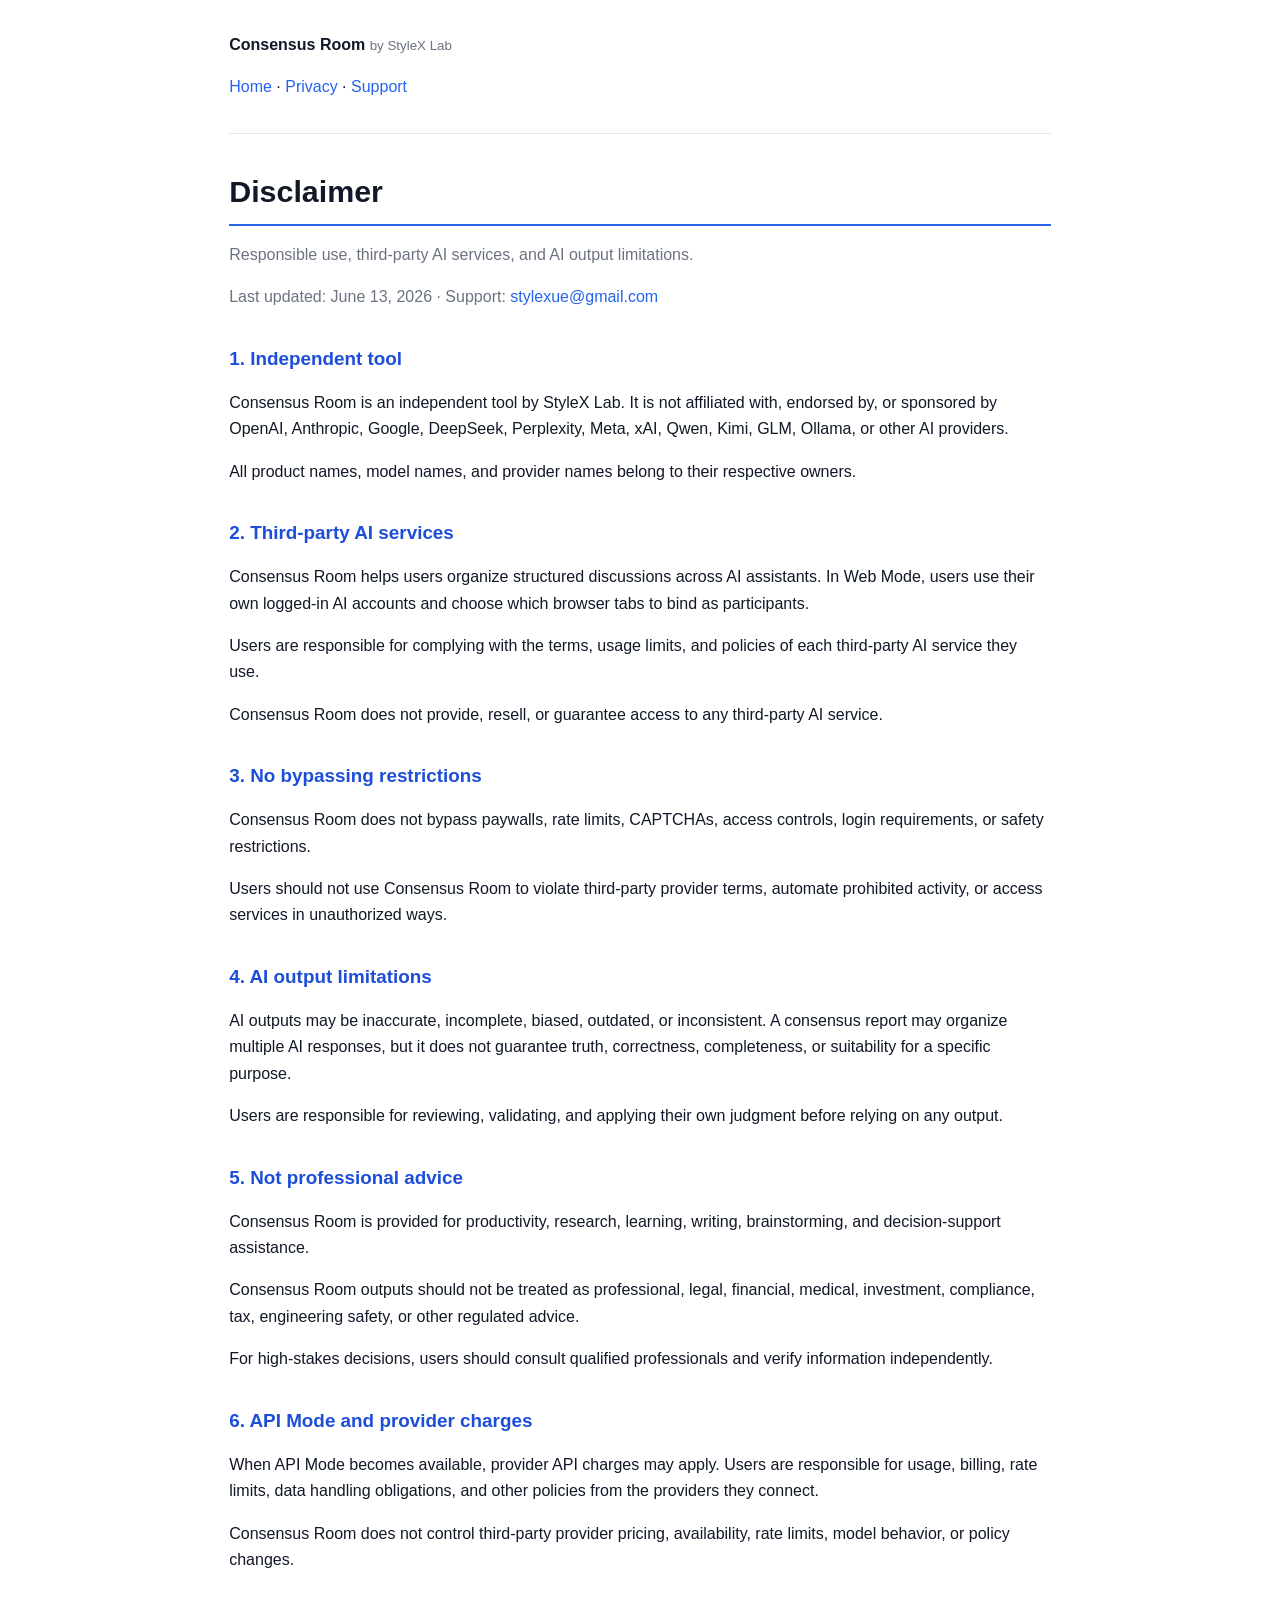
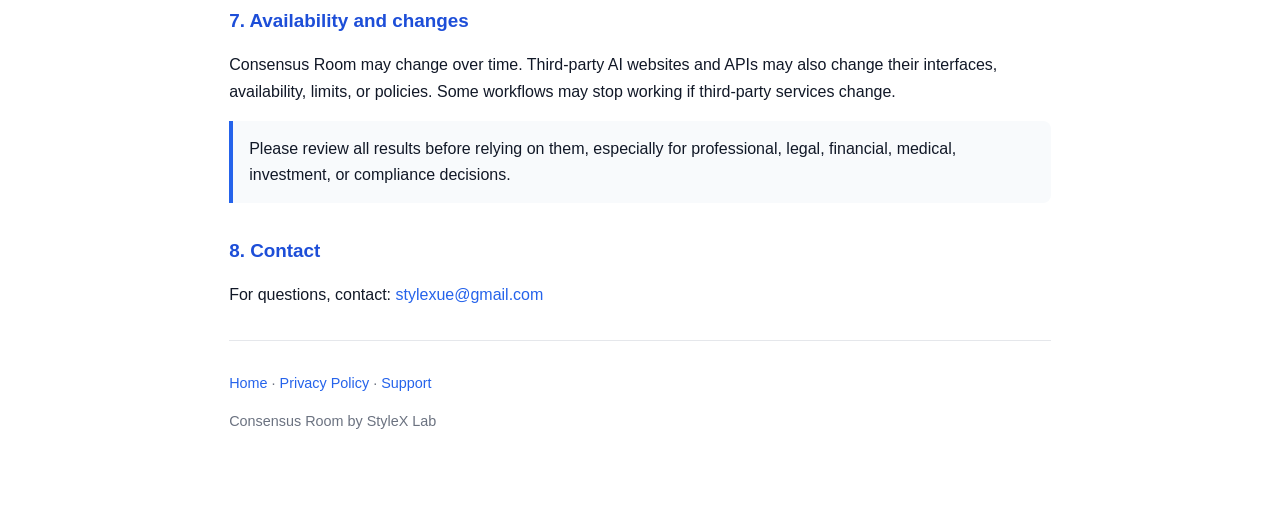
==== disclaimer.html @ e0150416 "Add Consensus Room disclaimer page" ====
<!doctype html><html lang="en"><head><meta charset="utf-8"><meta name="viewport" content="width=device-width,initial-scale=1"><title>Disclaimer — Consensus Room</title><meta name="description" content="Responsible use, third-party AI services, and AI output limitations for Consensus Room by StyleX Lab."><style>:root{--blue:#2563eb;--ink:#111827;--muted:#6b7280;--line:#e5e7eb;--bg:#f8fafc}*{box-sizing:border-box}body{font-family:-apple-system,BlinkMacSystemFont,'Segoe UI',Roboto,Arial,sans-serif;max-width:860px;margin:0 auto;padding:2rem 1.2rem 4rem;color:var(--ink);line-height:1.65;background:#fff}a{color:var(--blue);text-decoration:none}.nav{border-bottom:1px solid var(--line);padding-bottom:1rem;margin-bottom:2rem}.brand{font-weight:750}.brand small{font-weight:400;color:var(--muted)}h1{font-size:1.9rem;border-bottom:2px solid var(--blue);padding-bottom:.5rem;margin-bottom:.5rem}h2{font-size:1.18rem;margin-top:2rem;color:#1d4ed8}.date,.muted{color:var(--muted)}.note{background:var(--bg);border-left:4px solid var(--blue);padding:.9rem 1rem;border-radius:0 8px 8px 0}.footer{border-top:1px solid var(--line);margin-top:2rem;padding-top:1rem;color:var(--muted);font-size:.9rem}</style></head><body><div class="nav"><div class="brand">Consensus Room <small>by StyleX Lab</small></div><p><a href="index.html">Home</a> · <a href="privacy.html">Privacy</a> · <a href="mailto:stylexue@gmail.com?subject=Consensus%20Room%20Support">Support</a></p></div><h1>Disclaimer</h1><p class="date">Responsible use, third-party AI services, and AI output limitations.</p><p class="date">Last updated: June 13, 2026 · Support: <a href="mailto:stylexue@gmail.com?subject=Consensus%20Room%20Support">stylexue@gmail.com</a></p><h2>1. Independent tool</h2><p>Consensus Room is an independent tool by StyleX Lab. It is not affiliated with, endorsed by, or sponsored by OpenAI, Anthropic, Google, DeepSeek, Perplexity, Meta, xAI, Qwen, Kimi, GLM, Ollama, or other AI providers.</p><p>All product names, model names, and provider names belong to their respective owners.</p><h2>2. Third-party AI services</h2><p>Consensus Room helps users organize structured discussions across AI assistants. In Web Mode, users use their own logged-in AI accounts and choose which browser tabs to bind as participants.</p><p>Users are responsible for complying with the terms, usage limits, and policies of each third-party AI service they use.</p><p>Consensus Room does not provide, resell, or guarantee access to any third-party AI service.</p><h2>3. No bypassing restrictions</h2><p>Consensus Room does not bypass paywalls, rate limits, CAPTCHAs, access controls, login requirements, or safety restrictions.</p><p>Users should not use Consensus Room to violate third-party provider terms, automate prohibited activity, or access services in unauthorized ways.</p><h2>4. AI output limitations</h2><p>AI outputs may be inaccurate, incomplete, biased, outdated, or inconsistent. A consensus report may organize multiple AI responses, but it does not guarantee truth, correctness, completeness, or suitability for a specific purpose.</p><p>Users are responsible for reviewing, validating, and applying their own judgment before relying on any output.</p><h2>5. Not professional advice</h2><p>Consensus Room is provided for productivity, research, learning, writing, brainstorming, and decision-support assistance.</p><p>Consensus Room outputs should not be treated as professional, legal, financial, medical, investment, compliance, tax, engineering safety, or other regulated advice.</p><p>For high-stakes decisions, users should consult qualified professionals and verify information independently.</p><h2>6. API Mode and provider charges</h2><p>When API Mode becomes available, provider API charges may apply. Users are responsible for usage, billing, rate limits, data handling obligations, and other policies from the providers they connect.</p><p>Consensus Room does not control third-party provider pricing, availability, rate limits, model behavior, or policy changes.</p><h2>7. Availability and changes</h2><p>Consensus Room may change over time. Third-party AI websites and APIs may also change their interfaces, availability, limits, or policies. Some workflows may stop working if third-party services change.</p><p class="note">Please review all results before relying on them, especially for professional, legal, financial, medical, investment, or compliance decisions.</p><h2>8. Contact</h2><p>For questions, contact: <a href="mailto:stylexue@gmail.com?subject=Consensus%20Room%20Support">stylexue@gmail.com</a></p><div class="footer"><p><a href="index.html">Home</a> · <a href="privacy.html">Privacy Policy</a> · <a href="mailto:stylexue@gmail.com?subject=Consensus%20Room%20Support">Support</a></p><p>Consensus Room by StyleX Lab</p></div></body></html>
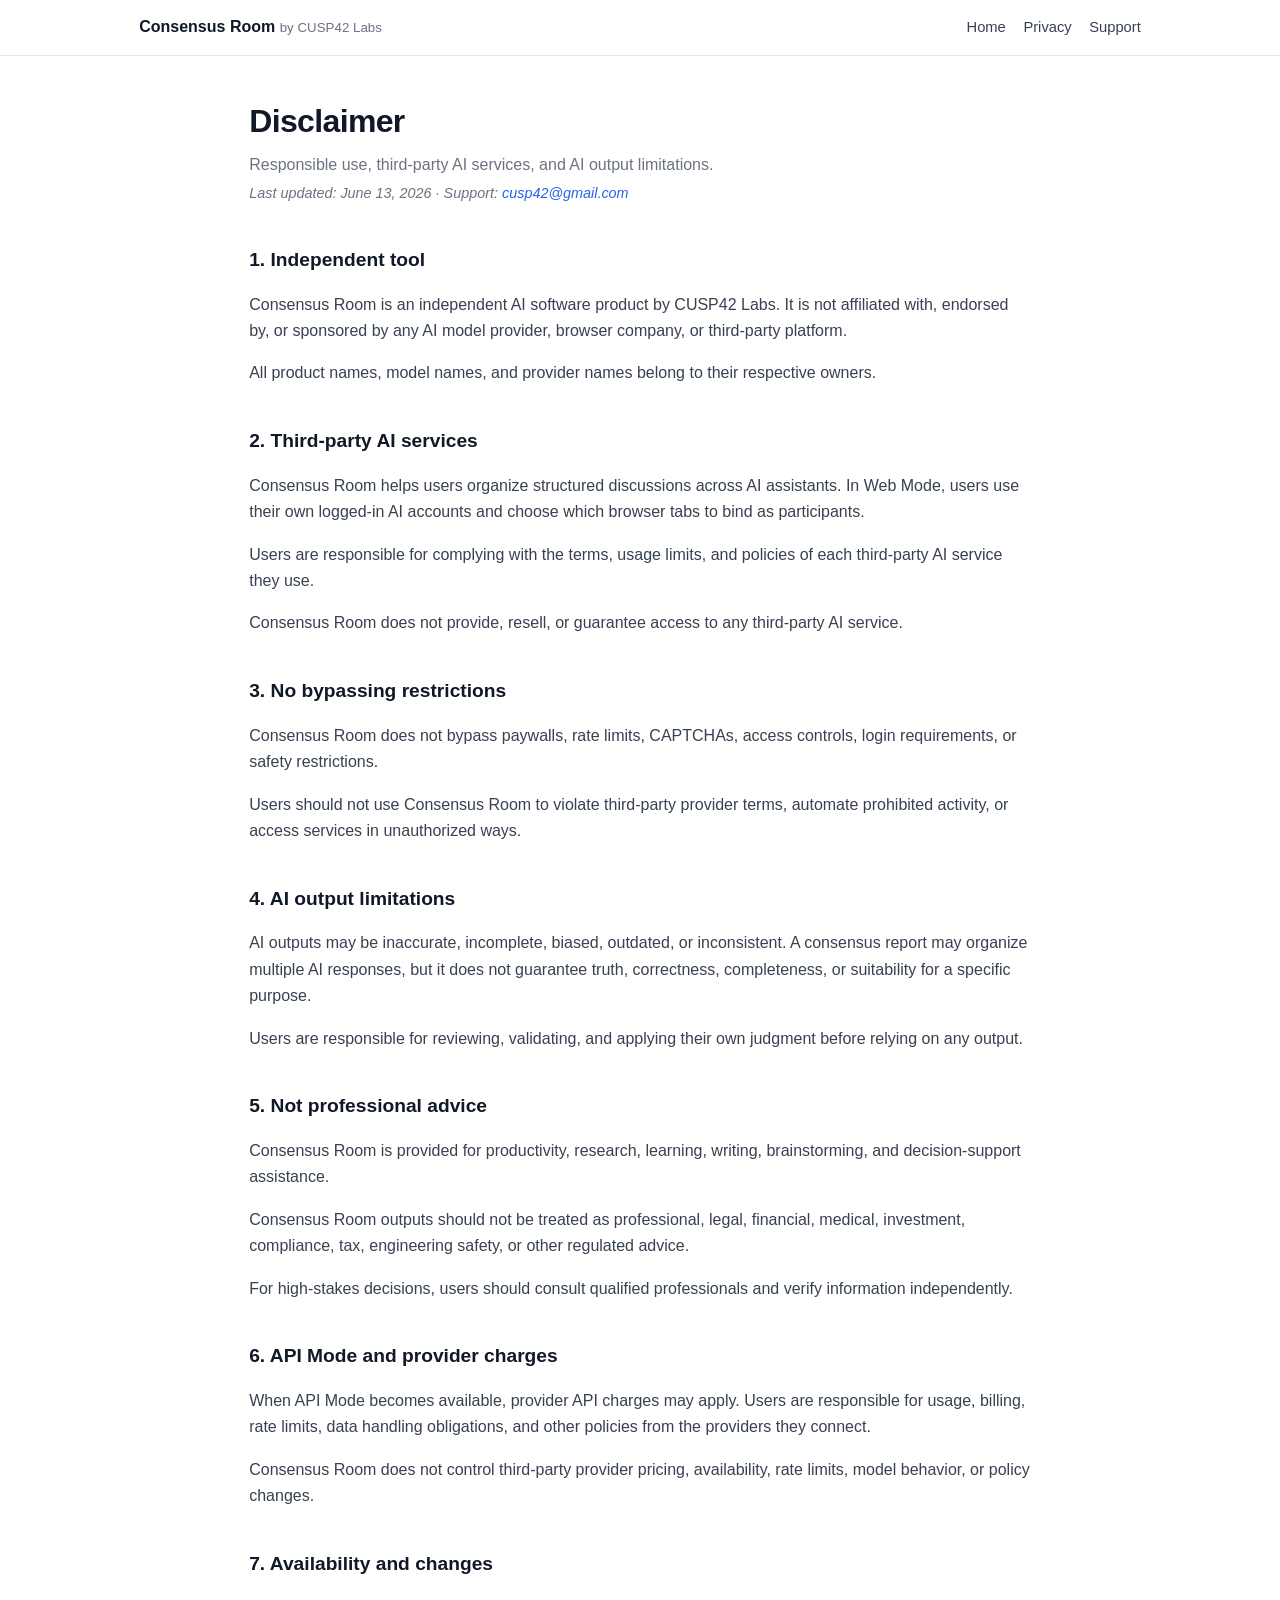
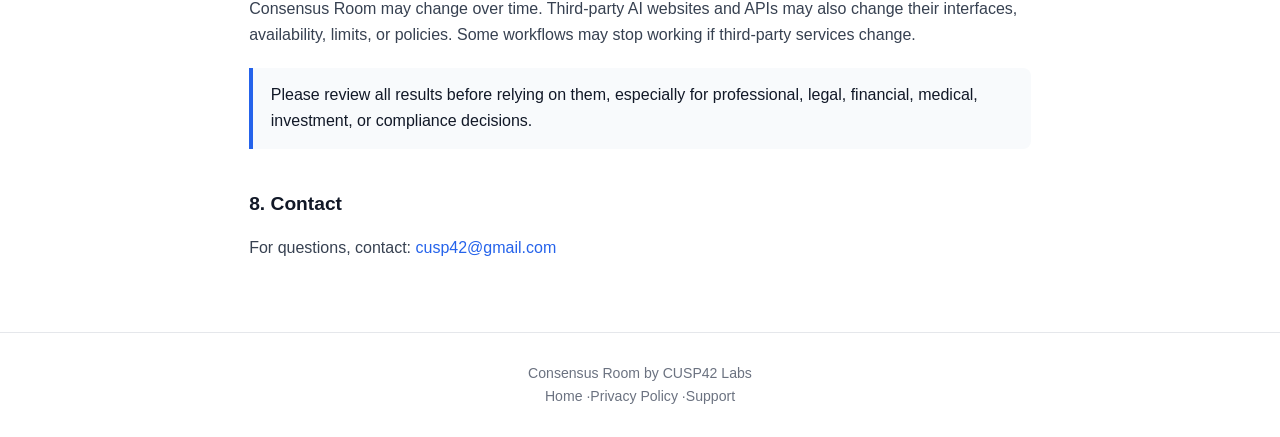
==== commit 505b44b5: "Update disclaimer page for CUSP42 Labs branding" ====
--- a/disclaimer.html
+++ b/disclaimer.html
@@ -1 +1 @@
-<!doctype html><html lang="en"><head><meta charset="utf-8"><meta name="viewport" content="width=device-width,initial-scale=1"><title>Disclaimer — Consensus Room</title><meta name="description" content="Responsible use, third-party AI services, and AI output limitations for Consensus Room by StyleX Lab."><style>:root{--blue:#2563eb;--ink:#111827;--muted:#6b7280;--line:#e5e7eb;--bg:#f8fafc}*{box-sizing:border-box}body{font-family:-apple-system,BlinkMacSystemFont,'Segoe UI',Roboto,Arial,sans-serif;max-width:860px;margin:0 auto;padding:2rem 1.2rem 4rem;color:var(--ink);line-height:1.65;background:#fff}a{color:var(--blue);text-decoration:none}.nav{border-bottom:1px solid var(--line);padding-bottom:1rem;margin-bottom:2rem}.brand{font-weight:750}.brand small{font-weight:400;color:var(--muted)}h1{font-size:1.9rem;border-bottom:2px solid var(--blue);padding-bottom:.5rem;margin-bottom:.5rem}h2{font-size:1.18rem;margin-top:2rem;color:#1d4ed8}.date,.muted{color:var(--muted)}.note{background:var(--bg);border-left:4px solid var(--blue);padding:.9rem 1rem;border-radius:0 8px 8px 0}.footer{border-top:1px solid var(--line);margin-top:2rem;padding-top:1rem;color:var(--muted);font-size:.9rem}</style></head><body><div class="nav"><div class="brand">Consensus Room <small>by StyleX Lab</small></div><p><a href="index.html">Home</a> · <a href="privacy.html">Privacy</a> · <a href="mailto:stylexue@gmail.com?subject=Consensus%20Room%20Support">Support</a></p></div><h1>Disclaimer</h1><p class="date">Responsible use, third-party AI services, and AI output limitations.</p><p class="date">Last updated: June 13, 2026 · Support: <a href="mailto:stylexue@gmail.com?subject=Consensus%20Room%20Support">stylexue@gmail.com</a></p><h2>1. Independent tool</h2><p>Consensus Room is an independent tool by StyleX Lab. It is not affiliated with, endorsed by, or sponsored by OpenAI, Anthropic, Google, DeepSeek, Perplexity, Meta, xAI, Qwen, Kimi, GLM, Ollama, or other AI providers.</p><p>All product names, model names, and provider names belong to their respective owners.</p><h2>2. Third-party AI services</h2><p>Consensus Room helps users organize structured discussions across AI assistants. In Web Mode, users use their own logged-in AI accounts and choose which browser tabs to bind as participants.</p><p>Users are responsible for complying with the terms, usage limits, and policies of each third-party AI service they use.</p><p>Consensus Room does not provide, resell, or guarantee access to any third-party AI service.</p><h2>3. No bypassing restrictions</h2><p>Consensus Room does not bypass paywalls, rate limits, CAPTCHAs, access controls, login requirements, or safety restrictions.</p><p>Users should not use Consensus Room to violate third-party provider terms, automate prohibited activity, or access services in unauthorized ways.</p><h2>4. AI output limitations</h2><p>AI outputs may be inaccurate, incomplete, biased, outdated, or inconsistent. A consensus report may organize multiple AI responses, but it does not guarantee truth, correctness, completeness, or suitability for a specific purpose.</p><p>Users are responsible for reviewing, validating, and applying their own judgment before relying on any output.</p><h2>5. Not professional advice</h2><p>Consensus Room is provided for productivity, research, learning, writing, brainstorming, and decision-support assistance.</p><p>Consensus Room outputs should not be treated as professional, legal, financial, medical, investment, compliance, tax, engineering safety, or other regulated advice.</p><p>For high-stakes decisions, users should consult qualified professionals and verify information independently.</p><h2>6. API Mode and provider charges</h2><p>When API Mode becomes available, provider API charges may apply. Users are responsible for usage, billing, rate limits, data handling obligations, and other policies from the providers they connect.</p><p>Consensus Room does not control third-party provider pricing, availability, rate limits, model behavior, or policy changes.</p><h2>7. Availability and changes</h2><p>Consensus Room may change over time. Third-party AI websites and APIs may also change their interfaces, availability, limits, or policies. Some workflows may stop working if third-party services change.</p><p class="note">Please review all results before relying on them, especially for professional, legal, financial, medical, investment, or compliance decisions.</p><h2>8. Contact</h2><p>For questions, contact: <a href="mailto:stylexue@gmail.com?subject=Consensus%20Room%20Support">stylexue@gmail.com</a></p><div class="footer"><p><a href="index.html">Home</a> · <a href="privacy.html">Privacy Policy</a> · <a href="mailto:stylexue@gmail.com?subject=Consensus%20Room%20Support">Support</a></p><p>Consensus Room by StyleX Lab</p></div></body></html>+<!doctype html><html lang="en"><head><meta charset="utf-8"><style>:root { --blue: #2563eb; --blue-dark: #1d4ed8; --ink: #111827; --muted: #6b7280; --line: #e5e7eb; --bg: #f8fafc; }* { box-sizing: border-box; }body { font-family: -apple-system, BlinkMacSystemFont, "Segoe UI", Roboto, Arial, sans-serif; margin: 0px; color: var(--ink); background: rgb(255, 255, 255); line-height: 1.65; }.wrap { max-width: 820px; margin: 0px auto; padding: 0px 1.2rem; }a { color: var(--blue); text-decoration: none; }a:hover { text-decoration: underline; }header { border-bottom: 1px solid var(--line); position: sticky; top: 0px; background: rgb(255, 255, 255); z-index: 10; }header .wrap { max-width: 1040px; display: flex; align-items: center; justify-content: space-between; padding-top: 0.9rem; padding-bottom: 0.9rem; }.brand { font-weight: 700; }.brand small { color: var(--muted); font-weight: 400; }.nav { display: flex; align-items: center; gap: 1.1rem; }.nav a { color: rgb(55, 65, 81); font-size: 0.92rem; }.nav a:hover { color: var(--blue); text-decoration: none; }.doc { padding: 2.4rem 0px 3.4rem; }h1 { font-size: 2rem; letter-spacing: -0.02em; margin: 0px 0px 0.3rem; }.subtitle { color: var(--muted); margin: 0px 0px 0.2rem; }.date { color: var(--muted); font-style: italic; font-size: 0.9rem; margin: 0.2rem 0px 1.6rem; }h2 { font-size: 1.2rem; color: var(--ink); margin: 2rem 0px 0.6rem; padding-top: 0.4rem; }p, li { color: rgb(55, 65, 81); }ul { padding-left: 1.2rem; }li { margin: 0.3rem 0px; }.callout { border-left: 4px solid var(--blue); background: var(--bg); padding: 0.9rem 1.1rem; border-radius: 0px 8px 8px 0px; margin: 1.2rem 0px; }footer { border-top: 1px solid var(--line); padding: 1.8rem 0px; color: var(--muted); font-size: 0.88rem; text-align: center; }footer a { color: var(--muted); }footer a:hover { color: var(--blue); }@media (max-width: 560px) {.nav a { font-size: 0.85rem; gap: 0.7rem; }}</style><meta name="viewport" content="width=device-width, initial-scale=1.0"><title>Disclaimer — Consensus Room</title><meta name="description" content="Responsible use, third-party AI services, and AI output limitations for Consensus Room by CUSP42 Labs."></head><body><header><div class="wrap"><div class="brand">Consensus Room <small>by CUSP42 Labs</small></div><nav class="nav"><a href="index.html">Home</a><a href="privacy.html">Privacy</a><a href="mailto:cusp42@gmail.com?subject=Consensus%20Room%20Support">Support</a></nav></div></header><div class="doc"><div class="wrap"><h1>Disclaimer</h1><p class="subtitle">Responsible use, third-party AI services, and AI output limitations.</p><p class="date">Last updated: June 13, 2026 · Support: <a href="mailto:cusp42@gmail.com?subject=Consensus%20Room%20Support">cusp42@gmail.com</a></p><h2>1. Independent tool</h2><p>Consensus Room is an independent AI software product by CUSP42 Labs. It is not affiliated with, endorsed by, or sponsored by any AI model provider, browser company, or third-party platform.</p><p>All product names, model names, and provider names belong to their respective owners.</p><h2>2. Third-party AI services</h2><p>Consensus Room helps users organize structured discussions across AI assistants. In Web Mode, users use their own logged-in AI accounts and choose which browser tabs to bind as participants.</p><p>Users are responsible for complying with the terms, usage limits, and policies of each third-party AI service they use.</p><p>Consensus Room does not provide, resell, or guarantee access to any third-party AI service.</p><h2>3. No bypassing restrictions</h2><p>Consensus Room does not bypass paywalls, rate limits, CAPTCHAs, access controls, login requirements, or safety restrictions.</p><p>Users should not use Consensus Room to violate third-party provider terms, automate prohibited activity, or access services in unauthorized ways.</p><h2>4. AI output limitations</h2><p>AI outputs may be inaccurate, incomplete, biased, outdated, or inconsistent. A consensus report may organize multiple AI responses, but it does not guarantee truth, correctness, completeness, or suitability for a specific purpose.</p><p>Users are responsible for reviewing, validating, and applying their own judgment before relying on any output.</p><h2>5. Not professional advice</h2><p>Consensus Room is provided for productivity, research, learning, writing, brainstorming, and decision-support assistance.</p><p>Consensus Room outputs should not be treated as professional, legal, financial, medical, investment, compliance, tax, engineering safety, or other regulated advice.</p><p>For high-stakes decisions, users should consult qualified professionals and verify information independently.</p><h2>6. API Mode and provider charges</h2><p>When API Mode becomes available, provider API charges may apply. Users are responsible for usage, billing, rate limits, data handling obligations, and other policies from the providers they connect.</p><p>Consensus Room does not control third-party provider pricing, availability, rate limits, model behavior, or policy changes.</p><h2>7. Availability and changes</h2><p>Consensus Room may change over time. Third-party AI websites and APIs may also change their interfaces, availability, limits, or policies. Some workflows may stop working if third-party services change.</p><div class="callout">Please review all results before relying on them, especially for professional, legal, financial, medical, investment, or compliance decisions.</div><h2>8. Contact</h2><p>For questions, contact: <a href="mailto:cusp42@gmail.com?subject=Consensus%20Room%20Support">cusp42@gmail.com</a></p></div></div><footer><div class="wrap">Consensus Room by CUSP42 Labs<br><a href="index.html">Home</a> ·<a href="privacy.html">Privacy Policy</a> ·<a href="mailto:cusp42@gmail.com?subject=Consensus%20Room%20Support">Support</a></div></footer></body></html>
